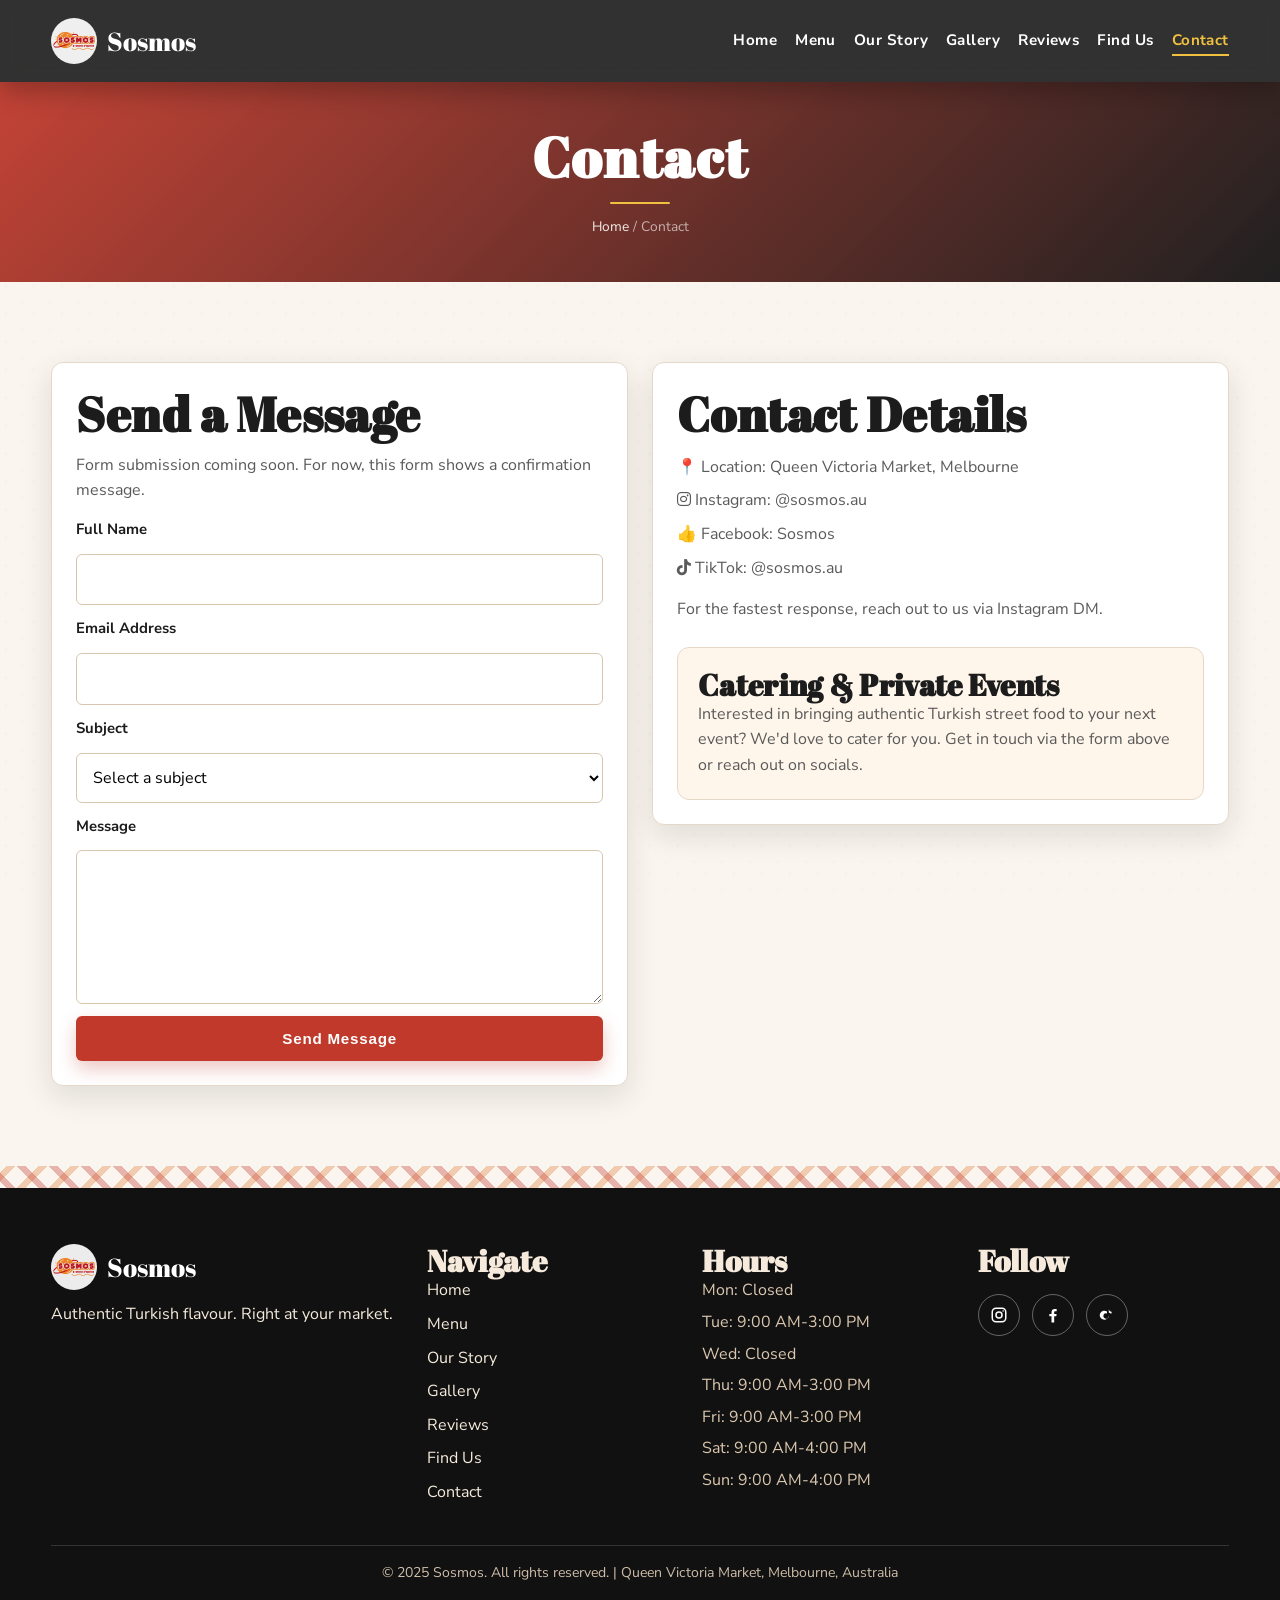
==== contact.html @ a7558add "feat: Implement initial Sosmos website with all core pages, styling, and assets." ====
<!DOCTYPE html>
<html lang="en">
  <head>
    <meta charset="UTF-8" />
    <meta name="viewport" content="width=device-width, initial-scale=1.0" />
    <title>Contact | Sosmos</title>
    <meta
      name="description"
      content="Get in touch with Sosmos for general questions, feedback, or catering enquiries at Queen Victoria Market in Melbourne."
    />
    <link rel="preconnect" href="https://fonts.googleapis.com" />
    <link rel="preconnect" href="https://fonts.gstatic.com" crossorigin />
    <link
      href="https://fonts.googleapis.com/css2?family=Abril+Fatface&family=Nunito+Sans:wght@400;600;700;800&display=swap"
      rel="stylesheet"
    />
    <link
      rel="stylesheet"
      href="https://cdnjs.cloudflare.com/ajax/libs/font-awesome/6.5.2/css/all.min.css"
      integrity="sha512-SnH5WK+bZxgPHs44uWix+LLJAJ9/2PkPKZ5QiAj6Ta86w+fsb2TkR4j8l9ggpc8X+Ytst4yBo/hH+8FkLivBtw=="
      crossorigin="anonymous"
      referrerpolicy="no-referrer"
    />
    <link rel="stylesheet" href="css/styles.css" />
  </head>
  <body>
    <header class="site-header">
      <div class="container nav-wrap">
        <a class="logo-link" href="index.html" aria-label="Sosmos home">
          <img class="logo-image" src="assets/images/sosmos-logo.png" alt="Sosmos logo" />
          <span>Sosmos</span>
        </a>
        <button class="menu-toggle" aria-label="Toggle navigation" aria-expanded="false" aria-controls="siteNav">
          <span></span><span></span><span></span>
        </button>
        <nav>
          <ul class="nav-menu" id="siteNav">
            <li><a class="nav-link" href="index.html">Home</a></li>
            <li><a class="nav-link" href="menu.html">Menu</a></li>
            <li><a class="nav-link" href="story.html">Our Story</a></li>
            <li><a class="nav-link" href="gallery.html">Gallery</a></li>
            <li><a class="nav-link" href="reviews.html">Reviews</a></li>
            <li><a class="nav-link" href="find-us.html">Find Us</a></li>
            <li><a class="nav-link" href="contact.html">Contact</a></li>
          </ul>
        </nav>
      </div>
    </header>

    <main>
      <section class="page-header">
        <div class="container">
          <h1 class="page-header__title">Contact</h1>
          <div class="page-header__accent" aria-hidden="true"></div>
          <p class="page-header__breadcrumb"><a href="index.html">Home</a> / <span>Contact</span></p>
        </div>
      </section>

      <section class="section">
        <div class="container contact-grid">
          <div class="card reveal" style="padding: 24px">
            <h2 style="margin-bottom: 12px">Send a Message</h2>
            <p style="margin-bottom: 14px">Form submission coming soon. For now, this form shows a confirmation message.</p>
            <form id="contactForm" class="contact-form">
              <label for="name">Full Name</label>
              <input id="name" name="name" type="text" required />

              <label for="email">Email Address</label>
              <input id="email" name="email" type="email" required />

              <label for="subject">Subject</label>
              <select id="subject" name="subject" required>
                <option value="">Select a subject</option>
                <option>General Enquiry</option>
                <option>Catering Enquiry</option>
                <option>Feedback</option>
                <option>Other</option>
              </select>

              <label for="message">Message</label>
              <textarea id="message" name="message" rows="5" required></textarea>

              <button class="btn btn-primary" type="submit">Send Message</button>
              <div class="success-alert">Thanks for reaching out! We'll get back to you soon.</div>
            </form>
          </div>

          <aside class="card reveal" style="padding: 24px">
            <h2 style="margin-bottom: 14px">Contact Details</h2>
            <p>📍 Location: Queen Victoria Market, Melbourne</p>
            <p style="margin-top: 8px">
              <i class="fa-brands fa-instagram" aria-hidden="true"></i> Instagram:
              <a href="https://www.instagram.com/sosmos.au" target="_blank" rel="noopener">@sosmos.au</a>
            </p>
            <p style="margin-top: 8px">👍 Facebook: <a href="#">Sosmos</a></p>
            <p style="margin-top: 8px">
              <i class="fa-brands fa-tiktok" aria-hidden="true"></i> TikTok:
              <a href="https://www.tiktok.com/@sosmos.au" target="_blank" rel="noopener">@sosmos.au</a>
            </p>
            <p style="margin-top: 16px">For the fastest response, reach out to us via Instagram DM.</p>

            <div class="callout" style="margin-top: 24px; background: #fff6eb">
              <h3>Catering & Private Events</h3>
              <p>
                Interested in bringing authentic Turkish street food to your next event? We'd love to cater for you. Get in touch via
                the form above or reach out on socials.
              </p>
            </div>
          </aside>
        </div>
      </section>
    </main>

    <hr class="tile-divider" />
    <footer class="site-footer">
      <div class="container footer-grid">
        <div>
          <a class="logo-link" href="index.html" style="margin-bottom: 12px">
            <img class="logo-image" src="assets/images/sosmos-logo.png" alt="Sosmos logo" />
            <span>Sosmos</span>
          </a>
          <p>Authentic Turkish flavour. Right at your market.</p>
        </div>
        <div class="footer-links">
          <h3>Navigate</h3>
          <a href="index.html">Home</a>
          <a href="menu.html">Menu</a>
          <a href="story.html">Our Story</a>
          <a href="gallery.html">Gallery</a>
          <a href="reviews.html">Reviews</a>
          <a href="find-us.html">Find Us</a>
          <a href="contact.html">Contact</a>
        </div>
        <div>
          <h3>Hours</h3>
          <ul class="footer-hours">
            <li>Mon: Closed</li>
            <li>Tue: 9:00 AM-3:00 PM</li>
            <li>Wed: Closed</li>
            <li>Thu: 9:00 AM-3:00 PM</li>
            <li>Fri: 9:00 AM-3:00 PM</li>
            <li>Sat: 9:00 AM-4:00 PM</li>
            <li>Sun: 9:00 AM-4:00 PM</li>
          </ul>
        </div>
        <div>
          <h3>Follow</h3>
          <div class="social-row">
            <a class="social-btn" href="https://www.instagram.com/sosmos.au" target="_blank" rel="noopener" aria-label="Instagram"><i class="fa-brands fa-instagram"></i></a>
            <a class="social-btn" href="#" aria-label="Facebook"><i class="fa-brands fa-facebook-f"></i></a>
            <a class="social-btn" href="https://www.tiktok.com/@sosmos.au" target="_blank" rel="noopener" aria-label="TikTok"><i class="fa-brands fa-tiktok"></i></a>
          </div>
        </div>
      </div>
      <div class="container footer-bottom">© 2025 Sosmos. All rights reserved. | Queen Victoria Market, Melbourne, Australia</div>
    </footer>

    <script src="js/main.js"></script>
  </body>
</html>
---- css/styles.css ----
:root {
  --color-primary: #c0392b;
  --color-secondary: #e07b39;
  --color-accent: #f0c040;
  --color-dark: #1c1c1c;
  --color-light: #faf6ef;
  --color-muted: #888888;
  --color-border: #e5d8c8;
  --color-sand: #f4e7d4;
  --shadow-soft: 0 10px 30px rgba(28, 28, 28, 0.12);
  --shadow-hover: 0 16px 36px rgba(28, 28, 28, 0.2);
  --radius-sm: 6px;
  --radius-md: 12px;
  --radius-lg: 20px;
  --max-width: 1280px;
  --transition: 280ms ease;
}

* {
  box-sizing: border-box;
}

html {
  scroll-behavior: smooth;
}

body {
  margin: 0;
  font-family: "Nunito Sans", "Segoe UI", sans-serif;
  color: var(--color-dark);
  background: var(--color-light);
  line-height: 1.6;
}

body::before {
  content: "";
  position: fixed;
  inset: 0;
  pointer-events: none;
  opacity: 0.1;
  background-image:
    radial-gradient(circle at 20% 20%, rgba(192, 57, 43, 0.15) 0 2px, transparent 2px),
    radial-gradient(circle at 80% 80%, rgba(224, 123, 57, 0.15) 0 2px, transparent 2px);
  background-size: 28px 28px;
  z-index: -1;
}

img {
  max-width: 100%;
  display: block;
}

a {
  color: inherit;
  text-decoration: none;
}

p {
  margin: 0;
}

ul {
  margin: 0;
  padding: 0;
  list-style: none;
}

h1,
h2,
h3,
h4 {
  margin: 0;
  font-family: "Abril Fatface", "Georgia", serif;
  line-height: 1.12;
  letter-spacing: 0.01em;
}

h1 {
  font-size: clamp(2.8rem, 8vw, 4.5rem);
}

h2 {
  font-size: clamp(2rem, 5vw, 3rem);
}

h3 {
  font-size: clamp(1.4rem, 3vw, 1.9rem);
}

small,
.badge,
.kicker {
  font-size: 0.78rem;
  letter-spacing: 0.1em;
  text-transform: uppercase;
}

.container {
  width: min(var(--max-width), 92vw);
  margin: 0 auto;
}

.section {
  padding: 80px 0;
}

.section-alt {
  background: linear-gradient(160deg, #fffaf1 0%, #f8ecdc 100%);
}

.tile-divider {
  height: 22px;
  border: 0;
  margin: 0;
  background:
    linear-gradient(45deg, transparent 42%, rgba(192, 57, 43, 0.35) 42% 58%, transparent 58%) center/32px 100% repeat-x,
    linear-gradient(-45deg, transparent 42%, rgba(224, 123, 57, 0.35) 42% 58%, transparent 58%) center/32px 100% repeat-x;
}

.section-title {
  text-align: center;
  margin-bottom: 24px;
}

.section-lead {
  text-align: center;
  margin: 0 auto 40px;
  max-width: 780px;
  color: #4a4a4a;
}

.btn,
button {
  display: inline-flex;
  align-items: center;
  justify-content: center;
  gap: 8px;
  padding: 13px 24px;
  border-radius: var(--radius-sm);
  font-weight: 800;
  letter-spacing: 0.05em;
  border: 1px solid transparent;
  transition: transform var(--transition), box-shadow var(--transition), background-color var(--transition), color var(--transition), border-color var(--transition);
  cursor: pointer;
  font-size: 0.95rem;
}

.btn-primary {
  background: var(--color-primary);
  color: #fff;
  box-shadow: 0 8px 18px rgba(192, 57, 43, 0.28);
}

.btn-primary:hover,
.btn-primary:focus-visible {
  background: #a73125;
  transform: translateY(-2px);
  box-shadow: 0 12px 24px rgba(167, 49, 37, 0.32);
}

.btn-secondary {
  border-color: var(--color-primary);
  color: var(--color-primary);
  background: transparent;
}

.btn-secondary:hover,
.btn-secondary:focus-visible {
  background: var(--color-primary);
  color: #fff;
  transform: translateY(-2px);
}

:focus-visible {
  outline: 3px solid var(--color-accent);
  outline-offset: 2px;
}

.site-header {
  position: fixed;
  top: 0;
  left: 0;
  right: 0;
  z-index: 200;
  transition: background-color var(--transition), box-shadow var(--transition), backdrop-filter var(--transition);
}

.site-header.scrolled {
  background: rgba(28, 28, 28, 0.9);
  backdrop-filter: blur(8px);
  box-shadow: 0 10px 24px rgba(0, 0, 0, 0.25);
}

.nav-wrap {
  height: 82px;
  display: flex;
  align-items: center;
  justify-content: space-between;
  gap: 20px;
}

.logo-link {
  display: inline-flex;
  align-items: center;
  gap: 10px;
  font-family: "Abril Fatface", serif;
  color: #fff;
  font-size: 1.6rem;
}

.logo-slot {
  width: 42px;
  height: 42px;
  border: 2px dashed rgba(255, 255, 255, 0.72);
  border-radius: 50%;
  display: grid;
  place-items: center;
  font-size: 0.8rem;
}

.logo-image {
  width: 46px;
  height: 46px;
  object-fit: contain;
  border-radius: 50%;
  background: rgba(255, 255, 255, 0.92);
  padding: 2px;
}

.nav-menu {
  display: flex;
  align-items: center;
  gap: 18px;
}

.nav-link {
  position: relative;
  color: #fff;
  font-weight: 700;
  font-size: 0.95rem;
  letter-spacing: 0.03em;
}

.nav-link::after {
  content: "";
  position: absolute;
  left: 0;
  bottom: -6px;
  width: 100%;
  height: 2px;
  transform: scaleX(0);
  transform-origin: right;
  transition: transform var(--transition);
  background: var(--color-accent);
}

.nav-link:hover::after,
.nav-link:focus-visible::after,
.nav-link.active::after {
  transform: scaleX(1);
  transform-origin: left;
}

.nav-link.active {
  color: var(--color-accent);
}

.menu-toggle {
  display: none;
  background: none;
  border: 0;
  padding: 6px;
}

.menu-toggle span {
  width: 24px;
  height: 2px;
  background: #fff;
  display: block;
  margin: 5px 0;
  transition: var(--transition);
}

main {
  overflow: hidden;
}

.hero {
  min-height: 100vh;
  display: grid;
  place-items: center;
  text-align: center;
  color: #fff;
  padding-top: 84px;
  position: relative;
  overflow: hidden;
}

.hero::before {
  content: "";
  position: absolute;
  inset: 0;
  background: linear-gradient(160deg, rgba(5, 5, 5, 0.74), rgba(28, 28, 28, 0.5));
}

.hero-bg {
  position: absolute;
  inset: 0;
  z-index: -1;
}

.hero-bg img {
  width: 100%;
  height: 100%;
  object-fit: cover;
  display: block;
  object-position: center 55%;
}

.hero-bg .img-placeholder {
  width: 100%;
  height: 100%;
  aspect-ratio: auto;
  border-radius: 0;
}

.hero-content {
  position: relative;
  z-index: 1;
  width: min(900px, 92vw);
}

.hero h1 {
  margin-bottom: 14px;
}

.hero p {
  font-size: clamp(1rem, 2.5vw, 1.3rem);
  margin-bottom: 30px;
}

.page-header {
  margin-top: 82px;
  min-height: 200px;
  padding: 28px 0;
  display: flex;
  align-items: center;
  justify-content: center;
  text-align: center;
  color: #fff;
  background:
    linear-gradient(135deg, rgba(192, 57, 43, 0.95) 0%, rgba(28, 28, 28, 0.98) 100%);
}

.page-header__title {
  font-size: clamp(2rem, 4.7vw, 3.5rem);
  letter-spacing: 0.03em;
  color: #fff;
  animation: pageHeaderIn 300ms ease both;
}

.page-header__accent {
  width: 60px;
  height: 2px;
  background: var(--color-accent);
  margin: 14px auto 12px;
  border-radius: 2px;
  animation: pageHeaderIn 300ms ease both;
  animation-delay: 60ms;
}

.page-header__breadcrumb {
  margin: 0;
  font-size: 0.86rem;
  color: rgba(255, 255, 255, 0.62);
  animation: pageHeaderIn 300ms ease both;
  animation-delay: 150ms;
}

.page-header__breadcrumb a {
  color: rgba(255, 255, 255, 0.9);
}

.page-header__breadcrumb a:hover,
.page-header__breadcrumb a:focus-visible {
  color: var(--color-accent);
}

.hero-actions {
  display: flex;
  justify-content: center;
  gap: 12px;
  flex-wrap: wrap;
}

.hero-animate {
  animation: heroEnter 700ms ease both;
}

@keyframes heroEnter {
  from {
    opacity: 0;
    transform: translateY(18px);
  }

  to {
    opacity: 1;
    transform: translateY(0);
  }
}

@keyframes pageHeaderIn {
  from {
    opacity: 0;
    transform: translateY(10px);
  }
  to {
    opacity: 1;
    transform: translateY(0);
  }
}

.info-banner {
  background: linear-gradient(120deg, #b13427 0%, #8f281f 100%);
  color: #fff;
  padding: 20px 0;
}

.info-grid {
  display: grid;
  gap: 18px;
  grid-template-columns: repeat(3, minmax(0, 1fr));
}

.info-item {
  display: flex;
  gap: 12px;
  align-items: center;
  justify-content: center;
  text-align: center;
  font-weight: 700;
}

.info-item span {
  font-size: 1.3rem;
}

.grid-2 {
  display: grid;
  gap: 36px;
  align-items: center;
  grid-template-columns: 1.1fr 1fr;
}

.featured-grid,
.menu-grid,
.review-grid,
.gallery-grid,
.story-features,
.transport-grid,
.footer-grid,
.contact-grid,
.find-grid {
  display: grid;
  gap: 24px;
}

.featured-grid {
  grid-template-columns: repeat(4, minmax(0, 1fr));
}

.featured-grid .card>img {
  width: 100%;
  aspect-ratio: 3 / 4;
  object-fit: cover;
  object-position: center;
  display: block;
}

.menu-grid {
  grid-template-columns: repeat(2, minmax(0, 1fr));
}

.menu-grid .card > img {
  width: 100%;
  aspect-ratio: 16 / 10;
  object-fit: contain;
  object-position: var(--img-focus, center 45%);
  background: #f4eadc;
  display: block;
}

.menu-image-shell {
  position: relative;
  width: 100%;
  aspect-ratio: 16 / 10;
  overflow: hidden;
  background: #f4eadc;
}

.menu-image-shell::before {
  content: "";
  position: absolute;
  inset: -14px;
  background-image: var(--menu-bg-image);
  background-size: cover;
  background-position: var(--img-focus, center 45%);
  filter: blur(16px) saturate(1.05);
  transform: scale(1.08);
  opacity: 0.62;
}

.menu-image-main {
  position: relative;
  z-index: 1;
  width: 100%;
  height: 100%;
  object-fit: contain;
  object-position: var(--img-focus, center 45%);
  padding: 8px;
  box-sizing: border-box;
  display: block;
  background: transparent;
}

.review-grid {
  grid-template-columns: repeat(3, minmax(0, 1fr));
}

.gallery-grid {
  grid-template-columns: repeat(4, minmax(0, 1fr));
  grid-auto-flow: dense;
}

.home-gallery-grid {
  grid-template-columns: repeat(3, minmax(0, 1fr));
}

.story-features {
  grid-template-columns: repeat(3, minmax(0, 1fr));
}

.gallery-card.tall {
  grid-row: span 2;
}

.gallery-card.wide {
  grid-column: span 2;
}

.card {
  background: #fff;
  border-radius: var(--radius-md);
  border: 1px solid var(--color-border);
  box-shadow: var(--shadow-soft);
  overflow: hidden;
}

.card-body {
  padding: 20px;
  display: grid;
  gap: 10px;
}

.card p {
  color: #5a5a5a;
}

.card:hover {
  transform: translateY(-4px);
  box-shadow: var(--shadow-hover);
}

.img-placeholder {
  position: relative;
  width: 100%;
  border-radius: var(--radius-md);
  border: 1px solid rgba(224, 123, 57, 0.28);
  background:
    linear-gradient(140deg, rgba(224, 123, 57, 0.65), rgba(250, 246, 239, 0.88)),
    repeating-linear-gradient(45deg, rgba(255, 255, 255, 0.2) 0 10px, rgba(192, 57, 43, 0.12) 10px 20px);
  display: grid;
  place-items: center;
  text-align: center;
  padding: 16px;
  box-shadow: inset 0 0 0 1px rgba(255, 255, 255, 0.28), inset 0 -28px 40px rgba(0, 0, 0, 0.14);
}

.img-placeholder::before {
  content: "📷";
  font-size: 1.8rem;
  display: block;
  margin-bottom: 8px;
}

.img-placeholder strong {
  font-family: "Nunito Sans", sans-serif;
  font-weight: 800;
  font-size: 0.95rem;
}

.ratio-16-9 {
  aspect-ratio: 16 / 9;
}

.ratio-4-3 {
  aspect-ratio: 4 / 3;
}

.ratio-1-1 {
  aspect-ratio: 1 / 1;
}

.ratio-3-4 {
  aspect-ratio: 3 / 4;
}

.quote-strip {
  background: var(--color-sand);
}

.quote-cards {
  display: grid;
  gap: 18px;
  grid-template-columns: repeat(3, minmax(0, 1fr));
}

.quote-card {
  background: #fff;
  border: 1px solid var(--color-border);
  border-radius: var(--radius-md);
  padding: 24px;
  position: relative;
}

.quote-card::before {
  content: "\201C";
  position: absolute;
  top: 6px;
  left: 12px;
  font-family: "Abril Fatface", serif;
  font-size: 3rem;
  color: rgba(192, 57, 43, 0.22);
}

.quote-card p {
  font-size: 1.05rem;
  margin-bottom: 14px;
}

.stars {
  color: #e4a717;
  letter-spacing: 2px;
  font-size: 1rem;
}

.tag-list {
  display: flex;
  flex-wrap: wrap;
  gap: 8px;
}

.tag {
  display: inline-flex;
  align-items: center;
  border: 1px solid #e8c8aa;
  border-radius: 999px;
  padding: 5px 10px;
  font-size: 0.74rem;
  font-weight: 700;
  background: #fff6ed;
  color: #7a3f26;
}

.price-tba {
  color: var(--color-muted);
  font-weight: 700;
}

.filter-tabs,
.menu-tabs {
  display: flex;
  justify-content: center;
  gap: 10px;
  flex-wrap: wrap;
  margin-bottom: 26px;
}

.filter-btn,
.menu-tab {
  padding: 10px 14px;
  border: 1px solid var(--color-border);
  background: #fff;
  border-radius: 999px;
  font-weight: 700;
}

.filter-btn.active,
.menu-tab.active {
  background: var(--color-primary);
  color: #fff;
  border-color: var(--color-primary);
}

.gallery-card {
  position: relative;
  overflow: hidden;
  border-radius: var(--radius-md);
  cursor: pointer;
}

.gallery-card > img {
  width: 100%;
  height: 100%;
  object-fit: cover;
  display: block;
}

.gallery-card:not(.wide):not(.tall) > img {
  aspect-ratio: 1 / 1;
}

.gallery-card.wide > img {
  aspect-ratio: 16 / 9;
}

.gallery-card.tall > img {
  aspect-ratio: 3 / 4;
}

.gallery-card .overlay {
  position: absolute;
  inset: 0;
  background: linear-gradient(180deg, transparent 40%, rgba(28, 28, 28, 0.82));
  color: #fff;
  display: flex;
  align-items: flex-end;
  padding: 16px;
  opacity: 0;
  transition: opacity var(--transition);
  font-weight: 700;
}

.gallery-card:hover .overlay,
.gallery-card:focus-visible .overlay {
  opacity: 1;
}

.lightbox {
  position: fixed;
  inset: 0;
  background: rgba(0, 0, 0, 0.88);
  display: none;
  align-items: center;
  justify-content: center;
  z-index: 300;
  padding: 24px;
}

.lightbox.open {
  display: flex;
}

.lightbox-content {
  width: min(900px, 100%);
  color: #fff;
  text-align: center;
}

.lightbox-nav {
  position: absolute;
  top: 50%;
  transform: translateY(-50%);
  border: 0;
  background: rgba(255, 255, 255, 0.2);
  color: #fff;
  width: 46px;
  height: 46px;
  border-radius: 50%;
}

.lightbox-prev {
  left: 20px;
}

.lightbox-next {
  right: 20px;
}

.rating-summary {
  display: flex;
  justify-content: center;
  align-items: center;
  gap: 12px;
  margin-bottom: 28px;
  font-weight: 800;
  font-size: 1.2rem;
}

.review-card {
  padding: 22px;
}

.review-head {
  display: flex;
  justify-content: space-between;
  align-items: center;
  margin-bottom: 12px;
}

.avatar {
  width: 44px;
  height: 44px;
  border-radius: 50%;
  background: linear-gradient(145deg, var(--color-primary), var(--color-secondary));
  color: #fff;
  display: grid;
  place-items: center;
  font-weight: 800;
}

.source-badge {
  font-size: 0.75rem;
  padding: 5px 9px;
  border-radius: 999px;
  background: #f8efe2;
  border: 1px solid #e8d6bf;
}

.hours-table {
  width: 100%;
  border-collapse: collapse;
  margin-top: 14px;
}

.hours-table th,
.hours-table td {
  padding: 10px;
  border-bottom: 1px solid var(--color-border);
  text-align: left;
}

.hours-table tr.closed td {
  color: var(--color-muted);
}

.hours-table tr.today {
  background: #fff3d8;
  font-weight: 800;
}

.map-wrap iframe {
  width: 100%;
  min-height: 500px;
  border: 0;
  border-radius: var(--radius-md);
}

.contact-form {
  display: grid;
  gap: 12px;
}

label {
  font-weight: 700;
  font-size: 0.93rem;
}

input,
select,
textarea {
  width: 100%;
  padding: 12px;
  border-radius: var(--radius-sm);
  border: 1px solid #d8c6af;
  font: inherit;
  background: #fff;
}

.success-alert {
  display: none;
  margin-top: 14px;
  padding: 12px 14px;
  border: 1px solid #95cba9;
  background: #eaf8ef;
  color: #245833;
  border-radius: var(--radius-sm);
  font-weight: 700;
}

.social-row {
  display: flex;
  flex-wrap: wrap;
  gap: 12px;
  margin-top: 16px;
}

.social-btn {
  width: 42px;
  height: 42px;
  border-radius: 50%;
  display: inline-grid;
  place-items: center;
  border: 1px solid rgba(255, 255, 255, 0.35);
  color: #fff;
  position: relative;
  transition: background-color var(--transition), transform var(--transition);
}

.social-btn i {
  display: none;
}

.social-btn::before {
  content: "";
  width: 18px;
  height: 18px;
  background: currentColor;
  -webkit-mask-position: center;
  -webkit-mask-repeat: no-repeat;
  -webkit-mask-size: contain;
  mask-position: center;
  mask-repeat: no-repeat;
  mask-size: contain;
}

.social-btn[aria-label="Instagram"]::before {
  -webkit-mask-image: url("../assets/icons/instagram.svg");
  mask-image: url("../assets/icons/instagram.svg");
}

.social-btn[aria-label="Facebook"]::before {
  -webkit-mask-image: url("../assets/icons/facebook.svg");
  mask-image: url("../assets/icons/facebook.svg");
}

.social-btn[aria-label="TikTok"]::before {
  -webkit-mask-image: url("../assets/icons/tiktok.svg");
  mask-image: url("../assets/icons/tiktok.svg");
}

.social-btn:hover,
.social-btn:focus-visible {
  background: var(--color-accent);
  color: var(--color-dark);
  transform: translateY(-2px);
}

.site-footer {
  background: #111;
  color: #f5eadb;
  padding-top: 56px;
}

.footer-grid {
  grid-template-columns: 1.4fr 1fr 1fr 1fr;
  padding-bottom: 32px;
}

.footer-links a {
  display: block;
  margin-bottom: 8px;
  color: #f5eadb;
}

.footer-hours li {
  margin-bottom: 6px;
  color: #dbc8b0;
}

.footer-bottom {
  border-top: 1px solid rgba(255, 255, 255, 0.14);
  padding: 16px 0 24px;
  text-align: center;
  color: #cdbca8;
  font-size: 0.88rem;
}

.reveal {
  opacity: 0;
  transform: translateY(26px);
  transition: opacity 420ms ease, transform 420ms ease;
}

.reveal.visible {
  opacity: 1;
  transform: none;
}

.stagger>* {
  transition-delay: calc(var(--item-index, 0) * 70ms);
}

.transport-grid {
  grid-template-columns: repeat(3, minmax(0, 1fr));
}

.transport-card,
.callout,
.note-block {
  padding: 20px;
  border-radius: var(--radius-md);
  border: 1px solid var(--color-border);
  background: #fff;
}

.find-grid,
.contact-grid {
  grid-template-columns: repeat(2, minmax(0, 1fr));
  align-items: start;
}

@media (max-width: 1024px) {
  .featured-grid {
    grid-template-columns: repeat(2, minmax(0, 1fr));
  }

  .quote-cards {
    grid-template-columns: 1fr;
  }

  .review-grid {
    grid-template-columns: repeat(2, minmax(0, 1fr));
  }

  .gallery-grid {
    grid-template-columns: repeat(3, minmax(0, 1fr));
  }

  .footer-grid {
    grid-template-columns: repeat(2, minmax(0, 1fr));
  }
}

@media (max-width: 768px) {
  .section {
    padding: 48px 0;
  }

  .nav-wrap {
    height: 72px;
  }

  .menu-toggle {
    display: block;
  }

  .nav-menu {
    position: absolute;
    top: 72px;
    right: 0;
    left: 0;
    background: rgba(28, 28, 28, 0.97);
    display: grid;
    gap: 0;
    max-height: 0;
    overflow: hidden;
    transition: max-height var(--transition);
    border-top: 1px solid rgba(255, 255, 255, 0.12);
  }

  .nav-menu.open {
    max-height: 440px;
  }

  .nav-menu li {
    border-bottom: 1px solid rgba(255, 255, 255, 0.08);
  }

  .nav-link {
    display: block;
    padding: 14px 4vw;
  }

  .info-grid,
  .grid-2,
  .menu-grid,
  .find-grid,
  .contact-grid,
  .transport-grid,
  .story-features,
  .footer-grid {
    grid-template-columns: 1fr;
  }

  .featured-grid {
    display: flex;
    overflow-x: auto;
    gap: 16px;
    padding-bottom: 12px;
    scroll-snap-type: x mandatory;
  }

  .featured-grid .card {
    min-width: 78vw;
    scroll-snap-align: start;
  }

  .review-grid,
  .gallery-grid {
    grid-template-columns: 1fr;
  }

  .gallery-card.wide,
  .gallery-card.tall {
    grid-column: auto;
    grid-row: auto;
  }

  .hero-actions {
    flex-direction: column;
  }

  .page-header {
    margin-top: 72px;
    min-height: 150px;
    padding: 22px 0;
  }
}
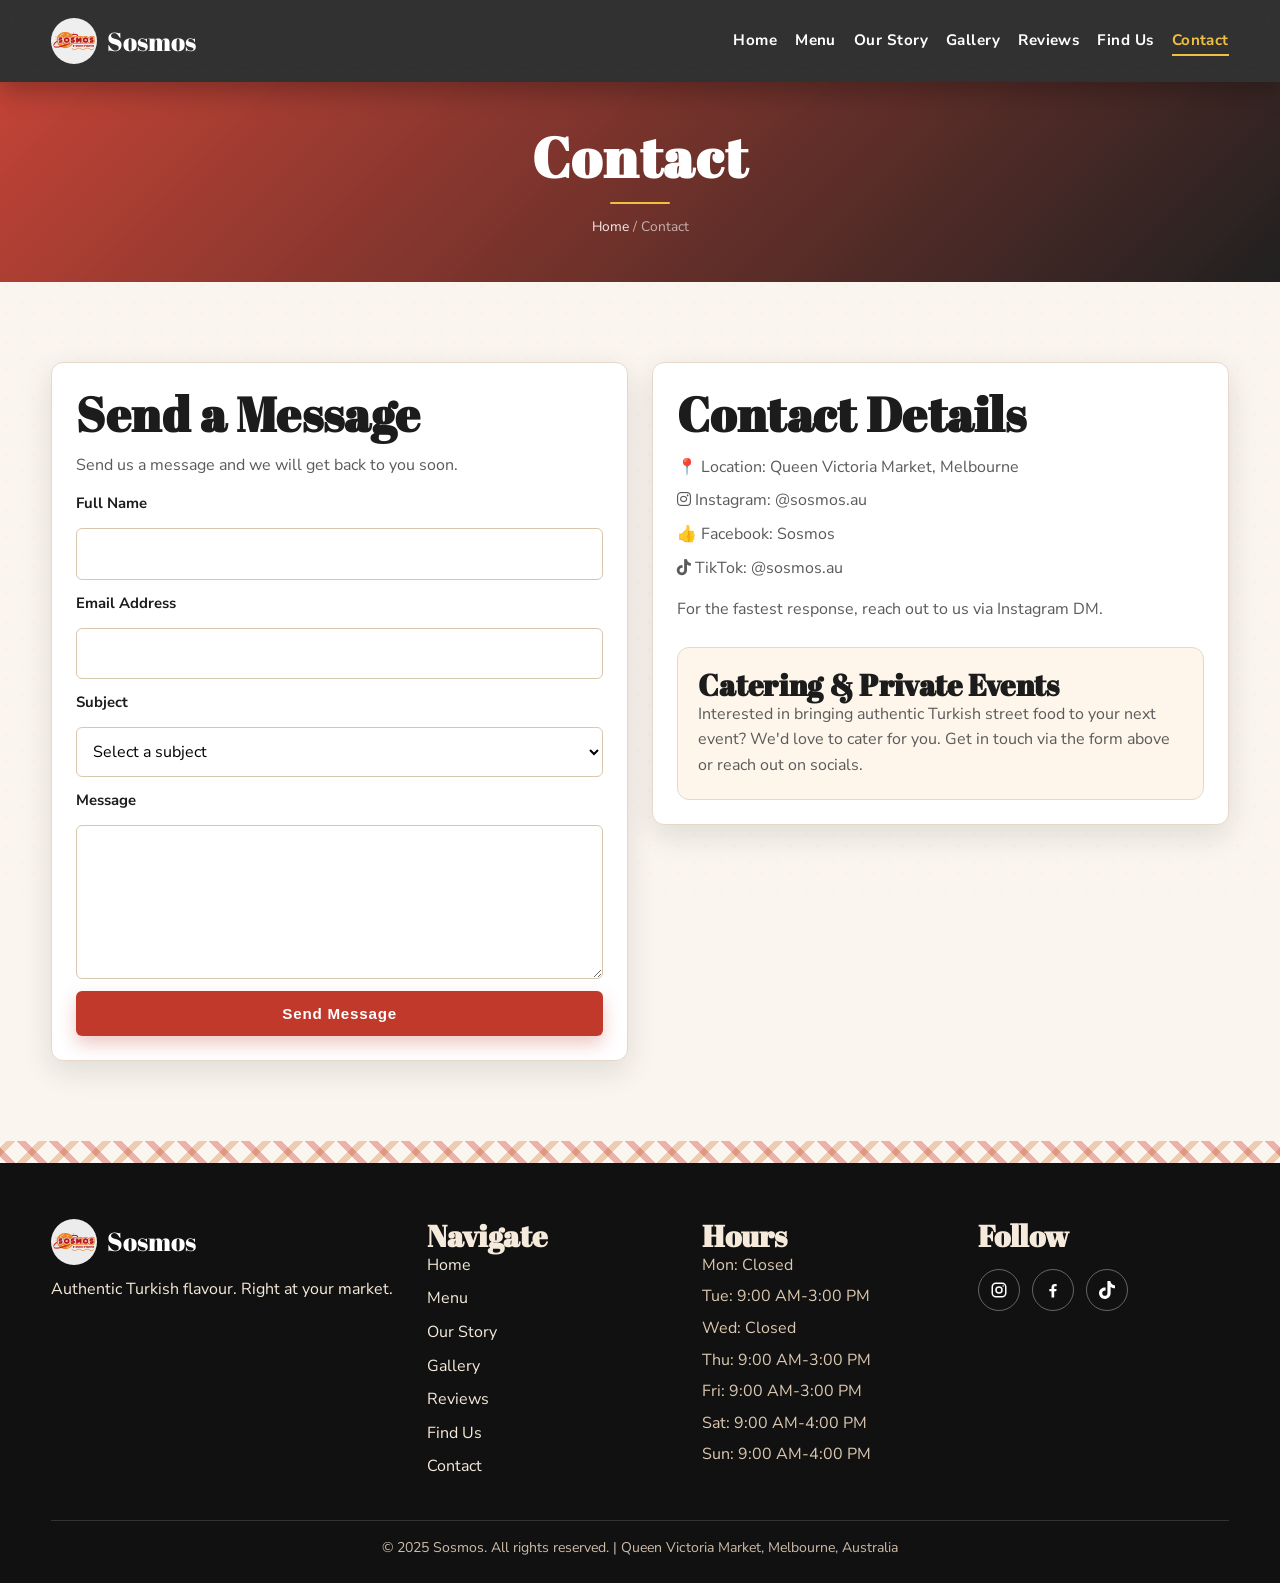
==== commit 41376198: "UPDATE" ====
--- a/contact.html
+++ b/contact.html
@@ -22,6 +22,10 @@
       referrerpolicy="no-referrer"
     />
     <link rel="stylesheet" href="css/styles.css" />
+    <script>
+      window.va = window.va || function () { (window.vaq = window.vaq || []).push(arguments); };
+    </script>
+    <script defer src="/_vercel/insights/script.js"></script>
   </head>
   <body>
     <header class="site-header">
@@ -60,8 +64,9 @@
         <div class="container contact-grid">
           <div class="card reveal" style="padding: 24px">
             <h2 style="margin-bottom: 12px">Send a Message</h2>
-            <p style="margin-bottom: 14px">Form submission coming soon. For now, this form shows a confirmation message.</p>
-            <form id="contactForm" class="contact-form">
+            <p style="margin-bottom: 14px">Send us a message and we will get back to you soon.</p>
+            <form id="contactForm" class="contact-form" method="POST" action="https://formspree.io/f/mnjgpnyo">
+              <input type="hidden" name="_subject" value="New Sosmos website enquiry" />
               <label for="name">Full Name</label>
               <input id="name" name="name" type="text" required />
 
--- a/css/styles.css
+++ b/css/styles.css
@@ -309,6 +309,12 @@
   z-index: -1;
 }
 
+.hero-bg picture {
+  display: block;
+  width: 100%;
+  height: 100%;
+}
+
 .hero-bg img {
   width: 100%;
   height: 100%;
@@ -615,6 +621,28 @@
   aspect-ratio: 3 / 4;
 }
 
+.ratio-9-16 {
+  aspect-ratio: 9 / 16;
+}
+
+.video-placeholder-grid {
+  display: grid;
+  gap: 16px;
+  grid-template-columns: repeat(2, minmax(0, 1fr));
+}
+
+.instagram-embed-card {
+  display: flex;
+  justify-content: center;
+}
+
+.instagram-embed-card .instagram-media {
+  margin: 0 auto !important;
+  min-width: 0 !important;
+  width: 100% !important;
+  max-width: 360px !important;
+}
+
 .quote-strip {
   background: var(--color-sand);
 }
@@ -765,6 +793,20 @@
   width: min(900px, 100%);
   color: #fff;
   text-align: center;
+}
+
+.lightbox-image {
+  display: grid;
+  place-items: center;
+}
+
+.lightbox-image > img {
+  width: auto;
+  max-width: 100%;
+  max-height: 80vh;
+  height: auto;
+  object-fit: contain;
+  border-radius: var(--radius-sm);
 }
 
 .lightbox-nav {
@@ -1025,6 +1067,10 @@
 
   .gallery-grid {
     grid-template-columns: repeat(3, minmax(0, 1fr));
+  }
+
+  .video-placeholder-grid {
+    grid-template-columns: repeat(2, minmax(0, 1fr));
   }
 
   .footer-grid {
@@ -1083,21 +1129,25 @@
     grid-template-columns: 1fr;
   }
 
-  .featured-grid {
+  .menu-scroll-mobile {
     display: flex;
     overflow-x: auto;
+    overflow-y: hidden;
     gap: 16px;
     padding-bottom: 12px;
     scroll-snap-type: x mandatory;
-  }
-
-  .featured-grid .card {
+    touch-action: pan-x;
+    -webkit-overflow-scrolling: touch;
+  }
+
+  .menu-scroll-mobile .card {
     min-width: 78vw;
     scroll-snap-align: start;
   }
 
   .review-grid,
-  .gallery-grid {
+  .gallery-grid,
+  .video-placeholder-grid {
     grid-template-columns: 1fr;
   }
 
@@ -1116,4 +1166,8 @@
     min-height: 150px;
     padding: 22px 0;
   }
-}
+
+  .hero-bg img {
+    object-position: center 35%;
+  }
+}
